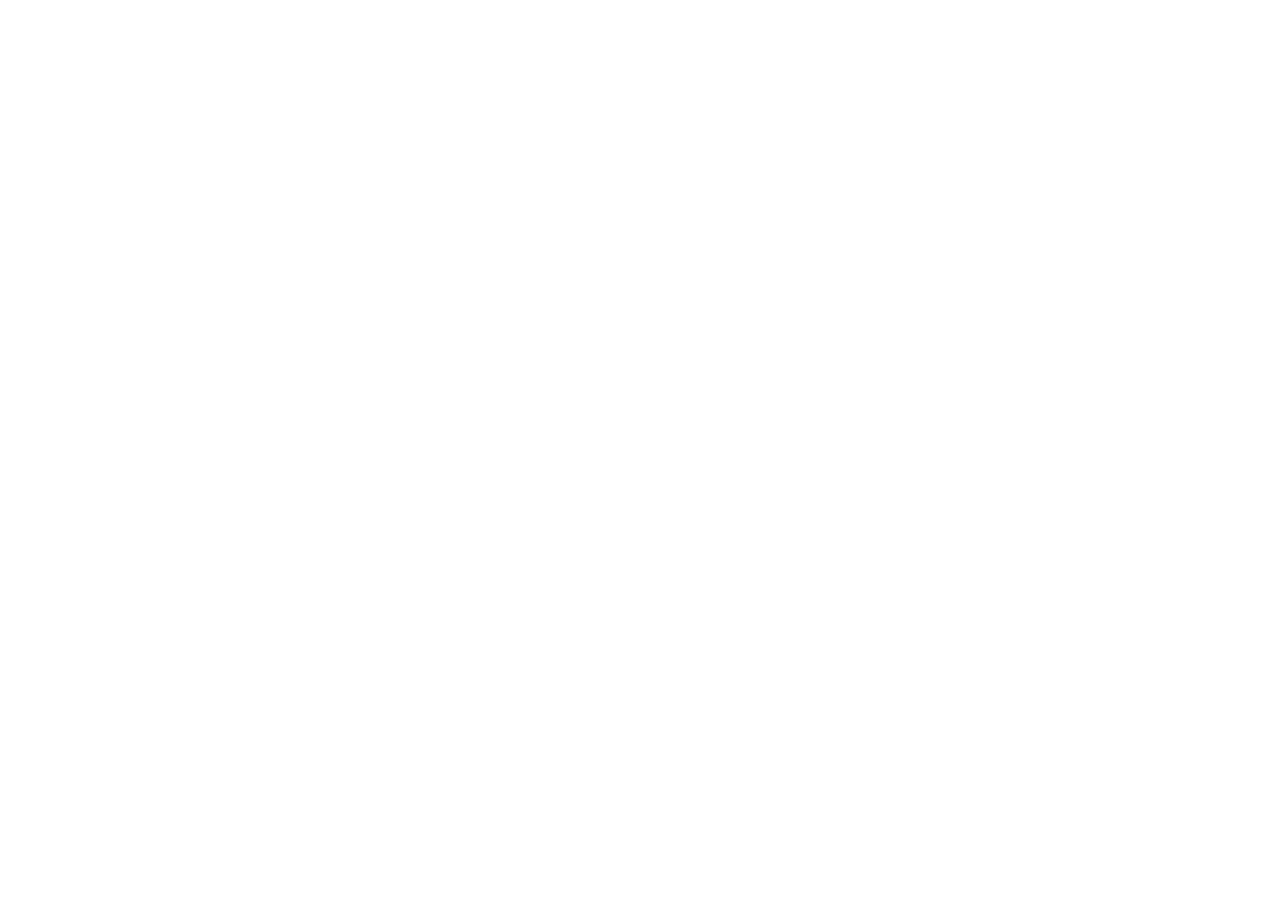
==== histoire.html @ 71d2bc1d ":tada: Begin Project" ====
<!DOCTYPE html>
<html lang="en">
<head>
    <meta charset="UTF-8">
    <meta http-equiv="X-UA-Compatible" content="IE=edge">
    <meta name="viewport" content="width=device-width, initial-scale=1.0">
    <title>Histoire</title>
    <link rel="stylesheet" href="build.css">
</head>
<body>
    
</body>
</html>
---- build.css ----
* {
  padding: 0;
  margin: 0;
  box-sizing: border-box;
  font-family: sans-serif;
}

/*# sourceMappingURL=build.css.map */
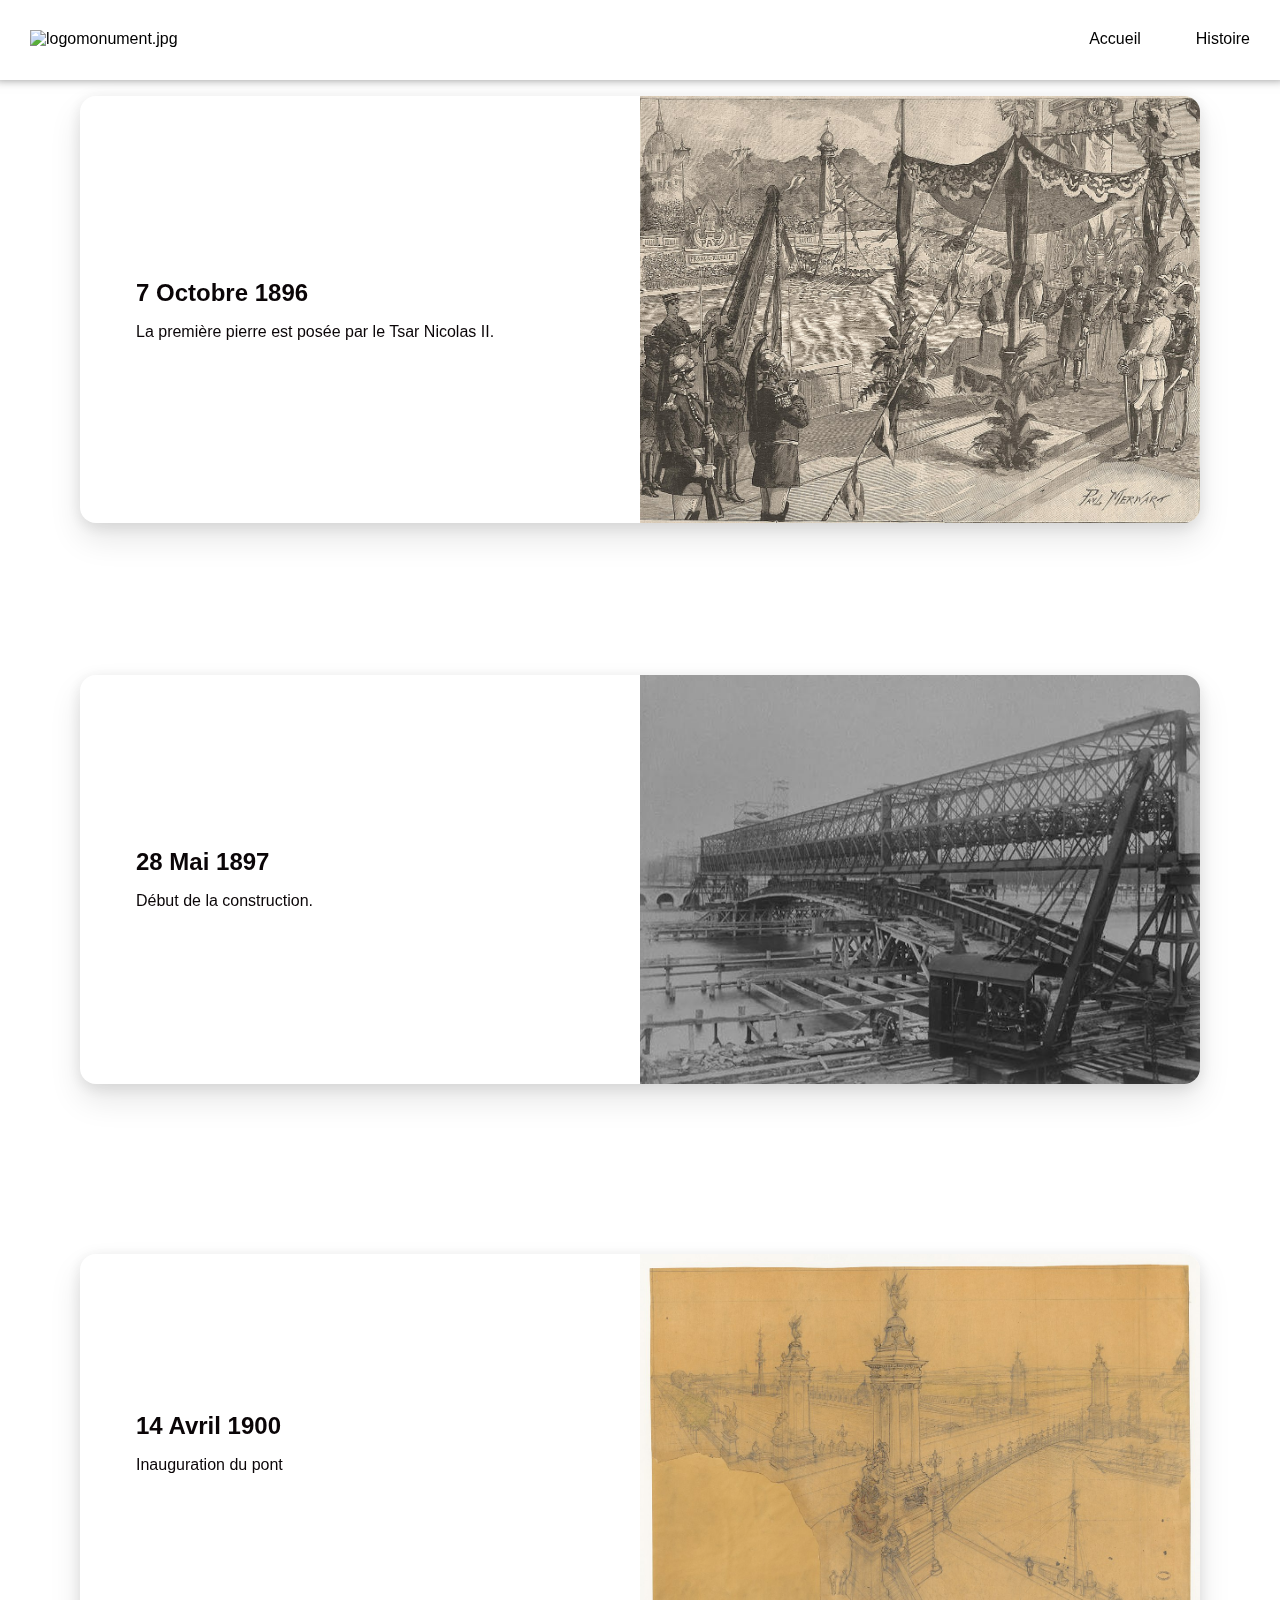
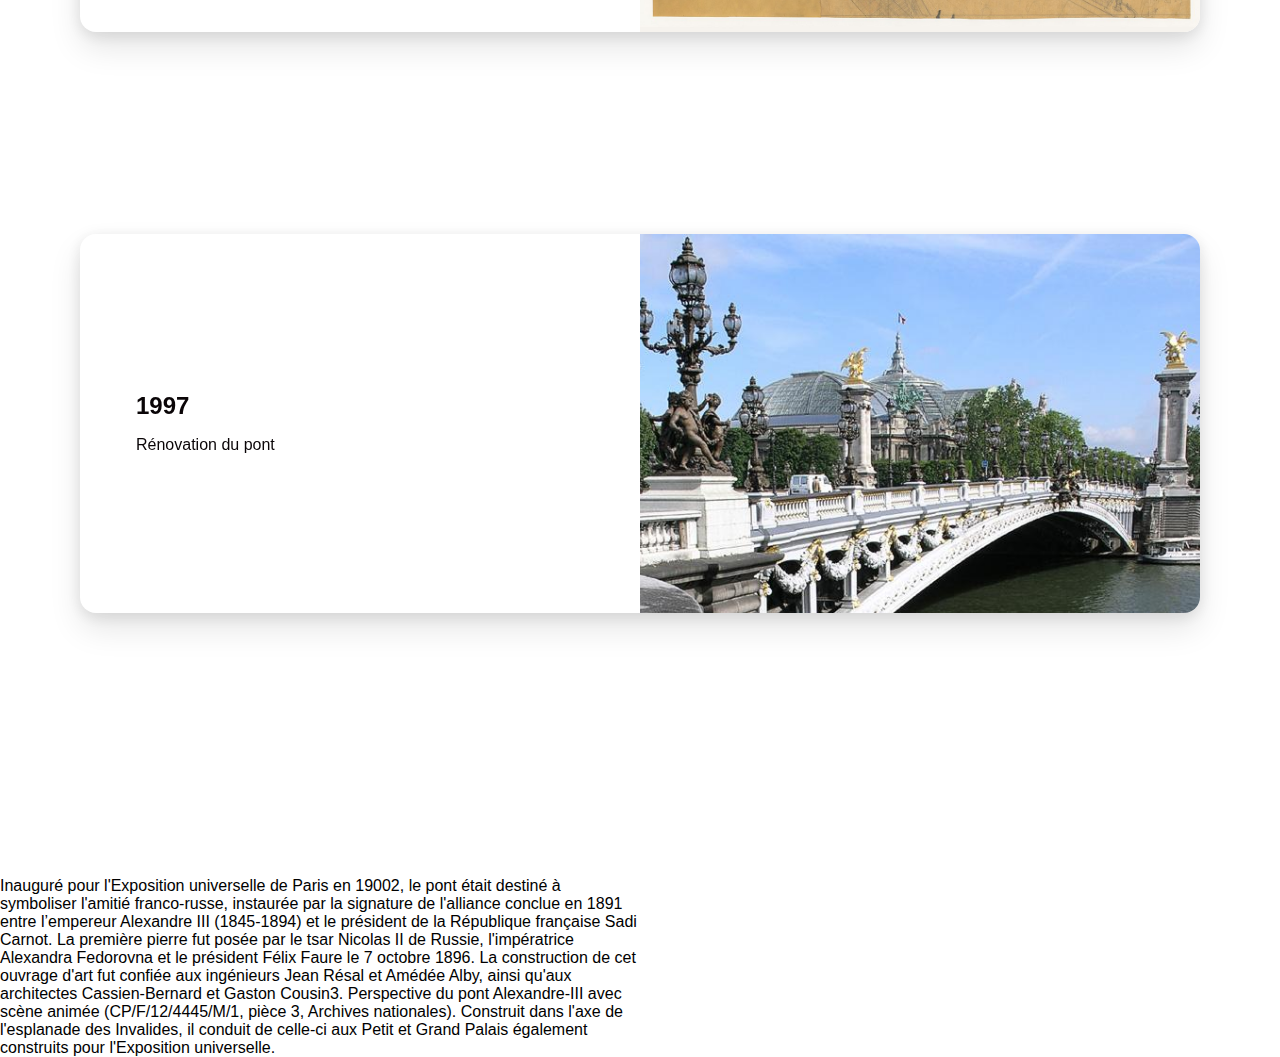
==== commit 5e59d00c: ":lipstick: Update page histoire et cards" ====
--- a/histoire.html
+++ b/histoire.html
@@ -8,6 +8,69 @@
     <link rel="stylesheet" href="build.css">
 </head>
 <body>
-    
+    <header>
+        <nav>
+            <img src="#" alt="logomonument.jpg">
+            <ul>
+                <li><a href="index.html">Accueil</a></li>
+                <li><a href="histoire.html">Histoire</a></li>
+            </ul>
+        </nav>
+    </header>
+    <section class="cards-cool">
+        <ul id="cards">
+            <li class="card" id="card_1">
+                <div class="card__content">
+                    <div>
+                        <h2>7 Octobre 1896</h2>
+                        <p>La première pierre est posée par le Tsar Nicolas II.</p>
+                    </div>
+                    <figure>
+                        <img src="img/10.jpg" alt="Image description">
+                    </figure>
+                </div>
+            </li>
+            <li class="card" id="card_2">
+                <div class="card__content">
+                    <div>
+                        <h2>28 Mai 1897</h2>
+                        <p>Début de la construction.</p>
+                    </div>
+                    <figure>
+                        <img src="img/11.jpg" alt="Image description">
+                    </figure>
+                </div>
+            </li>
+            <li class="card" id="card_3">
+                <div class="card__content">
+                    <div>
+                        <h2>14 Avril 1900</h2>
+                        <p>Inauguration du pont</p>
+                    </div>
+                    <figure>
+                        <img src="img/13.jpg" alt="Image description">
+                    </figure>
+                </div>
+            </li>
+            <li class="card" id="card_4">
+                <div class="card__content">
+                    <div>
+                        <h2>1997</h2>
+                        <p>Rénovation du pont</p>
+                    </div>
+                    <figure>
+                        <img src="img/14.jpg" alt="Image description">
+                    </figure>
+                </div>
+            </li>
+        </ul>
+    </section>
+    <section class="texte-histoire">
+        <p>Inauguré pour l'Exposition universelle de Paris en 19002, le pont était destiné à symboliser l'amitié franco-russe, instaurée par la signature de l'alliance conclue en 1891 entre l’empereur Alexandre III (1845-1894) et le président de la République française Sadi Carnot. La première pierre fut posée par le tsar Nicolas II de Russie, l'impératrice Alexandra Fedorovna et le président Félix Faure le 7 octobre 1896. La construction de cet ouvrage d'art fut confiée aux ingénieurs Jean Résal et Amédée Alby, ainsi qu'aux architectes Cassien-Bernard et Gaston Cousin3.
+
+
+            Perspective du pont Alexandre-III avec scène animée (CP/F/12/4445/M/1, pièce 3, Archives nationales).
+            Construit dans l'axe de l'esplanade des Invalides, il conduit de celle-ci aux Petit et Grand Palais également construits pour l'Exposition universelle.</p>
+    </section>
 </body>
 </html>--- a/build.css
+++ b/build.css
@@ -1,3 +1,4 @@
+@import url("https://fonts.googleapis.com/css2?family=Roboto:wght@300&display=swap");
 * {
   padding: 0;
   margin: 0;
@@ -5,4 +6,274 @@
   font-family: sans-serif;
 }
 
+.illustration {
+  background-image: url(img/pont-alexandre3.png);
+  background-size: cover;
+  height: 80vh;
+}
+
+img {
+  max-width: 100%;
+  height: auto;
+}
+
+header {
+  height: 80px;
+  background: white;
+  padding: 30px;
+  position: fixed;
+  width: 100%;
+  z-index: 2;
+  box-shadow: 0 -6px 10px 5px rgba(0, 0, 0, 0.5);
+}
+header nav {
+  opacity: 1;
+  display: flex;
+  flex-direction: row;
+  justify-content: space-between;
+}
+header nav ul {
+  display: flex;
+  flex-direction: row;
+  gap: 55px;
+  list-style-type: none;
+}
+header nav ul a {
+  color: black;
+  text-decoration: none;
+}
+
+.illustration {
+  padding: 30px;
+}
+.illustration h1 {
+  color: white;
+  font-family: "Roboto", sans-serif;
+  font-size: 3em;
+  text-align: center;
+  margin-bottom: 30px;
+}
+.illustration hr {
+  width: 80%;
+  margin: 0 auto;
+}
+
+.location {
+  display: flex;
+  flex-direction: row;
+  margin: auto;
+}
+.location #test {
+  color: white;
+}
+.location p {
+  color: white;
+  margin: auto;
+  margin-left: 10px;
+  margin-right: 0px;
+  font-size: 1.2em;
+}
+.location a {
+  color: white;
+  margin: auto;
+  margin-left: 10px;
+  font-size: 1.2em;
+}
+
+.texte-histoire {
+  width: 50%;
+}
+
+.stock-grid {
+  display: flex;
+  justify-content: center;
+  align-items: center;
+  flex-direction: column;
+}
+
+.conteneur-desc {
+  margin-top: 30px;
+}
+
+.conteneur-desc2 {
+  display: flex;
+  flex-direction: row;
+  margin: 40px;
+  gap: 40px;
+}
+
+.split {
+  width: 50%;
+  align-items: center;
+}
+.split img {
+  object-fit: contain;
+  width: 100%;
+}
+
+.grid-img {
+  margin: 40px;
+  gap: 20px;
+  display: grid;
+  grid-template-columns: repeat(3, 1fr);
+  grid-template-rows: 40vh 40vh 40vh;
+}
+.grid-img .imggrid {
+  height: 40vh;
+  object-fit: cover;
+  width: 40vh;
+}
+
+.cards-cool {
+  padding: 80px;
+}
+
+:root {
+  --card-height: 40vw;
+  --card-margin: 4vw;
+  --card-top-offset: 1em;
+  --numcards: 4;
+  --outline-width: 0px;
+}
+
+#cards {
+  padding-bottom: calc(var(--numcards) * var(--card-top-offset)); /* Make place at bottom, as items will slide to that position*/
+  margin-bottom: var(--card-margin); /* Don't include the --card-margin in padding, as that will affect the scroll-timeline*/
+}
+
+#card_1 {
+  --index: 1;
+}
+
+#card_2 {
+  --index: 2;
+}
+
+#card_3 {
+  --index: 3;
+}
+
+#card_4 {
+  --index: 4;
+}
+
+.card {
+  position: sticky;
+  top: 0;
+  padding-top: calc(var(--index) * var(--card-top-offset));
+}
+
+@supports (animation-timeline: works) {
+  @scroll-timeline cards-element-scrolls-in-body {
+    source: selector(body);
+    scroll-offsets: selector(#cards) start 1, selector(#cards) start 0;
+    start: selector(#cards) start 1; /* Start when the start edge touches the top of the scrollport */
+    end: selector(#cards) start 0; /* End when the start edge touches the start of the scrollport */
+    time-range: 4s;
+  }
+  .card {
+    --index0: calc(var(--index) - 1); /* 0-based index */
+    --reverse-index: calc(var(--numcards) - var(--index0)); /* reverse index */
+    --reverse-index0: calc(var(--reverse-index) - 1); /* 0-based reverse index */
+  }
+  .card__content {
+    transform-origin: 50% 0%;
+    will-change: transform;
+    --duration: calc(var(--reverse-index0) * 1s);
+    --delay: calc(var(--index0) * 1s);
+    animation: var(--duration) linear scale var(--delay) forwards;
+    animation-timeline: cards-element-scrolls-in-body;
+  }
+  @keyframes scale {
+    to {
+      transform: scale(calc(1.1 - 0.1 * var(--reverse-index)));
+    }
+  }
+}
+/** DEBUG **/
+#debug {
+  position: fixed;
+  top: 1em;
+  left: 1em;
+}
+
+#debug::after {
+  content: " Show Debug";
+  margin-left: 1.5em;
+  color: white;
+  white-space: nowrap;
+}
+
+#debug:checked ~ main {
+  --outline-width: 1px;
+}
+
+/** PAGE STYLING **/
+#cards {
+  list-style: none;
+  outline: calc(var(--outline-width) * 10) solid blue;
+  display: grid;
+  grid-template-columns: 1fr;
+  grid-template-rows: repeat(var(--numcards), var(--card-height));
+  gap: var(--card-margin);
+}
+
+.card {
+  outline: var(--outline-width) solid hotpink;
+}
+
+.card__content {
+  box-shadow: 0 0.2em 1em rgba(0, 0, 0, 0.1), 0 1em 2em rgba(0, 0, 0, 0.1);
+  background: rgb(255, 255, 255);
+  color: rgb(10, 5, 7);
+  border-radius: 1em;
+  overflow: hidden;
+  display: grid;
+  grid-template-areas: "text img";
+  grid-template-columns: 1fr 1fr;
+  grid-template-rows: auto;
+  align-items: stretch;
+  outline: var(--outline-width) solid lime;
+}
+
+.card__content > div {
+  grid-area: text;
+  width: 80%;
+  place-self: center;
+  text-align: left;
+  display: grid;
+  gap: 1em;
+  place-items: start;
+}
+
+.card__content > figure {
+  grid-area: img;
+  overflow: hidden;
+}
+
+.card__content > figure > img {
+  width: 100%;
+  height: 100%;
+  object-fit: cover;
+}
+
+.btn {
+  background: rgb(188, 87, 36);
+  color: rgb(255, 255, 255);
+  text-decoration: none;
+  display: inline-block;
+  padding: 0.5em;
+  border-radius: 0.25em;
+}
+
+aside {
+  width: 50vw;
+  margin: 0 auto;
+  text-align: left;
+}
+
+aside p {
+  margin-bottom: 1em;
+}
+
 /*# sourceMappingURL=build.css.map */
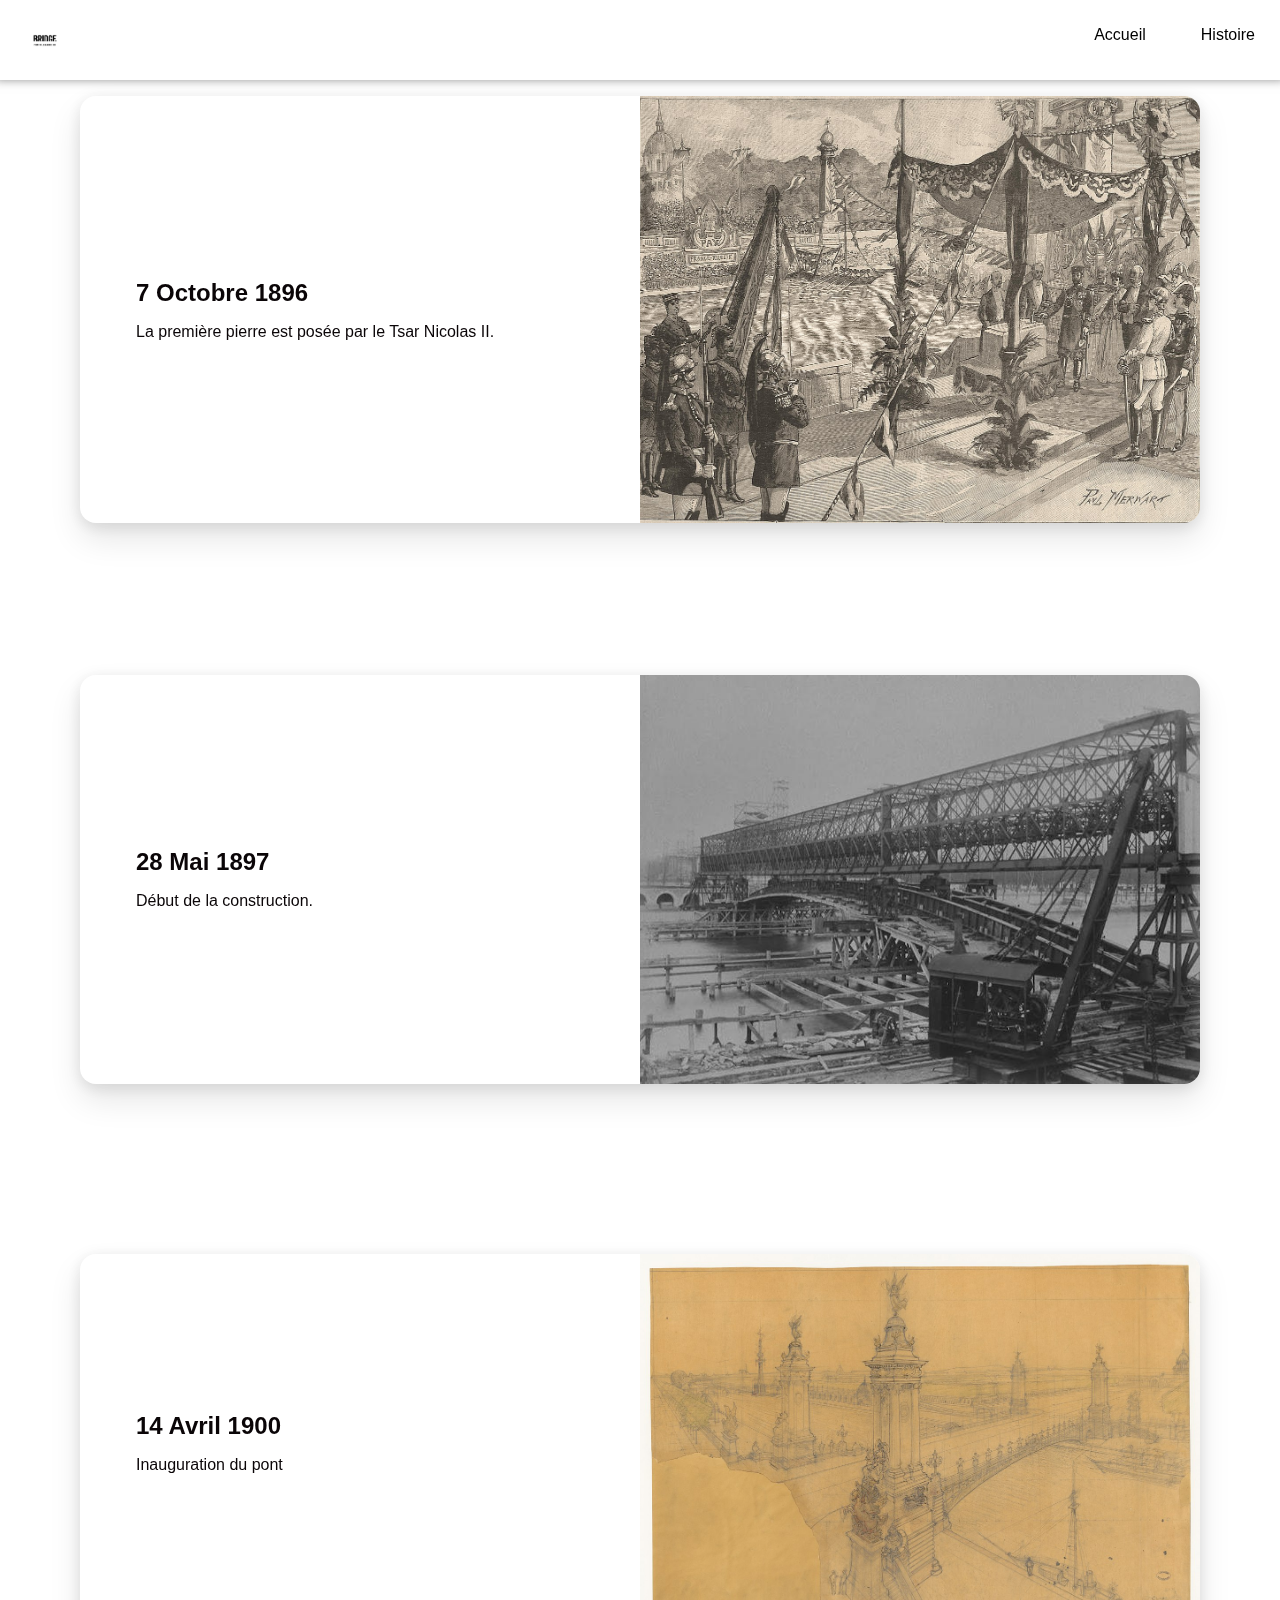
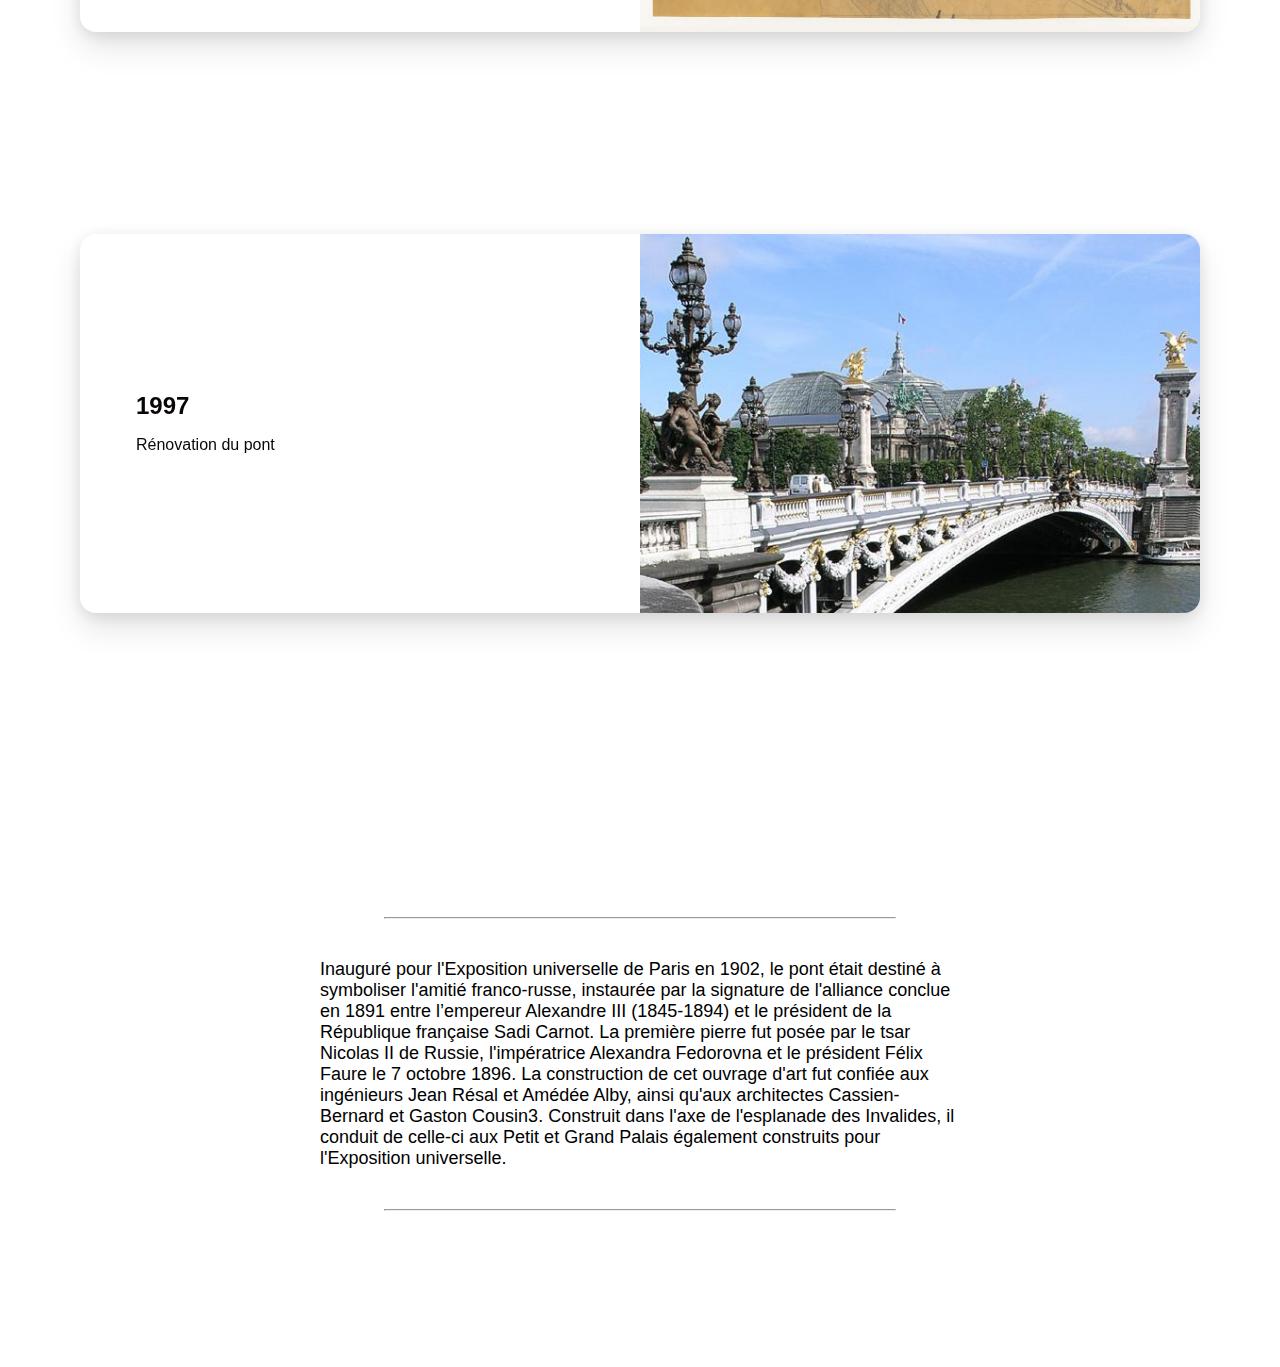
==== commit 0e68517a: ":lipstick: Update Accueil header" ====
--- a/histoire.html
+++ b/histoire.html
@@ -10,7 +10,7 @@
 <body>
     <header>
         <nav>
-            <img src="#" alt="logomonument.jpg">
+            <img src="img/pont.png" alt="logomonument.jpg" class="logo">
             <ul>
                 <li><a href="index.html">Accueil</a></li>
                 <li><a href="histoire.html">Histoire</a></li>
@@ -66,11 +66,13 @@
         </ul>
     </section>
     <section class="texte-histoire">
-        <p>Inauguré pour l'Exposition universelle de Paris en 19002, le pont était destiné à symboliser l'amitié franco-russe, instaurée par la signature de l'alliance conclue en 1891 entre l’empereur Alexandre III (1845-1894) et le président de la République française Sadi Carnot. La première pierre fut posée par le tsar Nicolas II de Russie, l'impératrice Alexandra Fedorovna et le président Félix Faure le 7 octobre 1896. La construction de cet ouvrage d'art fut confiée aux ingénieurs Jean Résal et Amédée Alby, ainsi qu'aux architectes Cassien-Bernard et Gaston Cousin3.
-
-
-            Perspective du pont Alexandre-III avec scène animée (CP/F/12/4445/M/1, pièce 3, Archives nationales).
+        <hr>
+        <p>Inauguré pour l'Exposition universelle de Paris en 1902, le pont était destiné à symboliser l'amitié franco-russe, instaurée par la signature de l'alliance conclue 
+            en 1891 entre l’empereur Alexandre III (1845-1894) et le président de la République française Sadi Carnot. La première pierre fut posée par le tsar Nicolas II de Russie, 
+            l'impératrice Alexandra Fedorovna et le président Félix Faure le 7 octobre 1896. La construction de cet ouvrage d'art fut confiée aux ingénieurs Jean Résal et Amédée Alby, 
+            ainsi qu'aux architectes Cassien-Bernard et Gaston Cousin3.
             Construit dans l'axe de l'esplanade des Invalides, il conduit de celle-ci aux Petit et Grand Palais également construits pour l'Exposition universelle.</p>
+            <hr>
     </section>
 </body>
 </html>--- a/build.css
+++ b/build.css
@@ -20,7 +20,6 @@
 header {
   height: 80px;
   background: white;
-  padding: 30px;
   position: fixed;
   width: 100%;
   z-index: 2;
@@ -37,10 +36,15 @@
   flex-direction: row;
   gap: 55px;
   list-style-type: none;
-}
-header nav ul a {
+  margin-right: 25px;
+}
+header nav ul li {
+  margin-top: 25px;
+}
+header nav ul li a {
   color: black;
   text-decoration: none;
+  vertical-align: middle;
 }
 
 .illustration {
@@ -52,6 +56,7 @@
   font-size: 3em;
   text-align: center;
   margin-bottom: 30px;
+  margin-top: 80px;
 }
 .illustration hr {
   width: 80%;
@@ -80,8 +85,23 @@
   font-size: 1.2em;
 }
 
+.logo {
+  width: 40px;
+  margin-top: 20px;
+  margin-left: 25px;
+}
+
 .texte-histoire {
   width: 50%;
+  margin: auto;
+  font-size: large;
+  height: 50vh;
+}
+.texte-histoire hr {
+  margin-top: 40px;
+  margin-bottom: 40px;
+  width: 80%;
+  margin-left: 10%;
 }
 
 .stock-grid {
